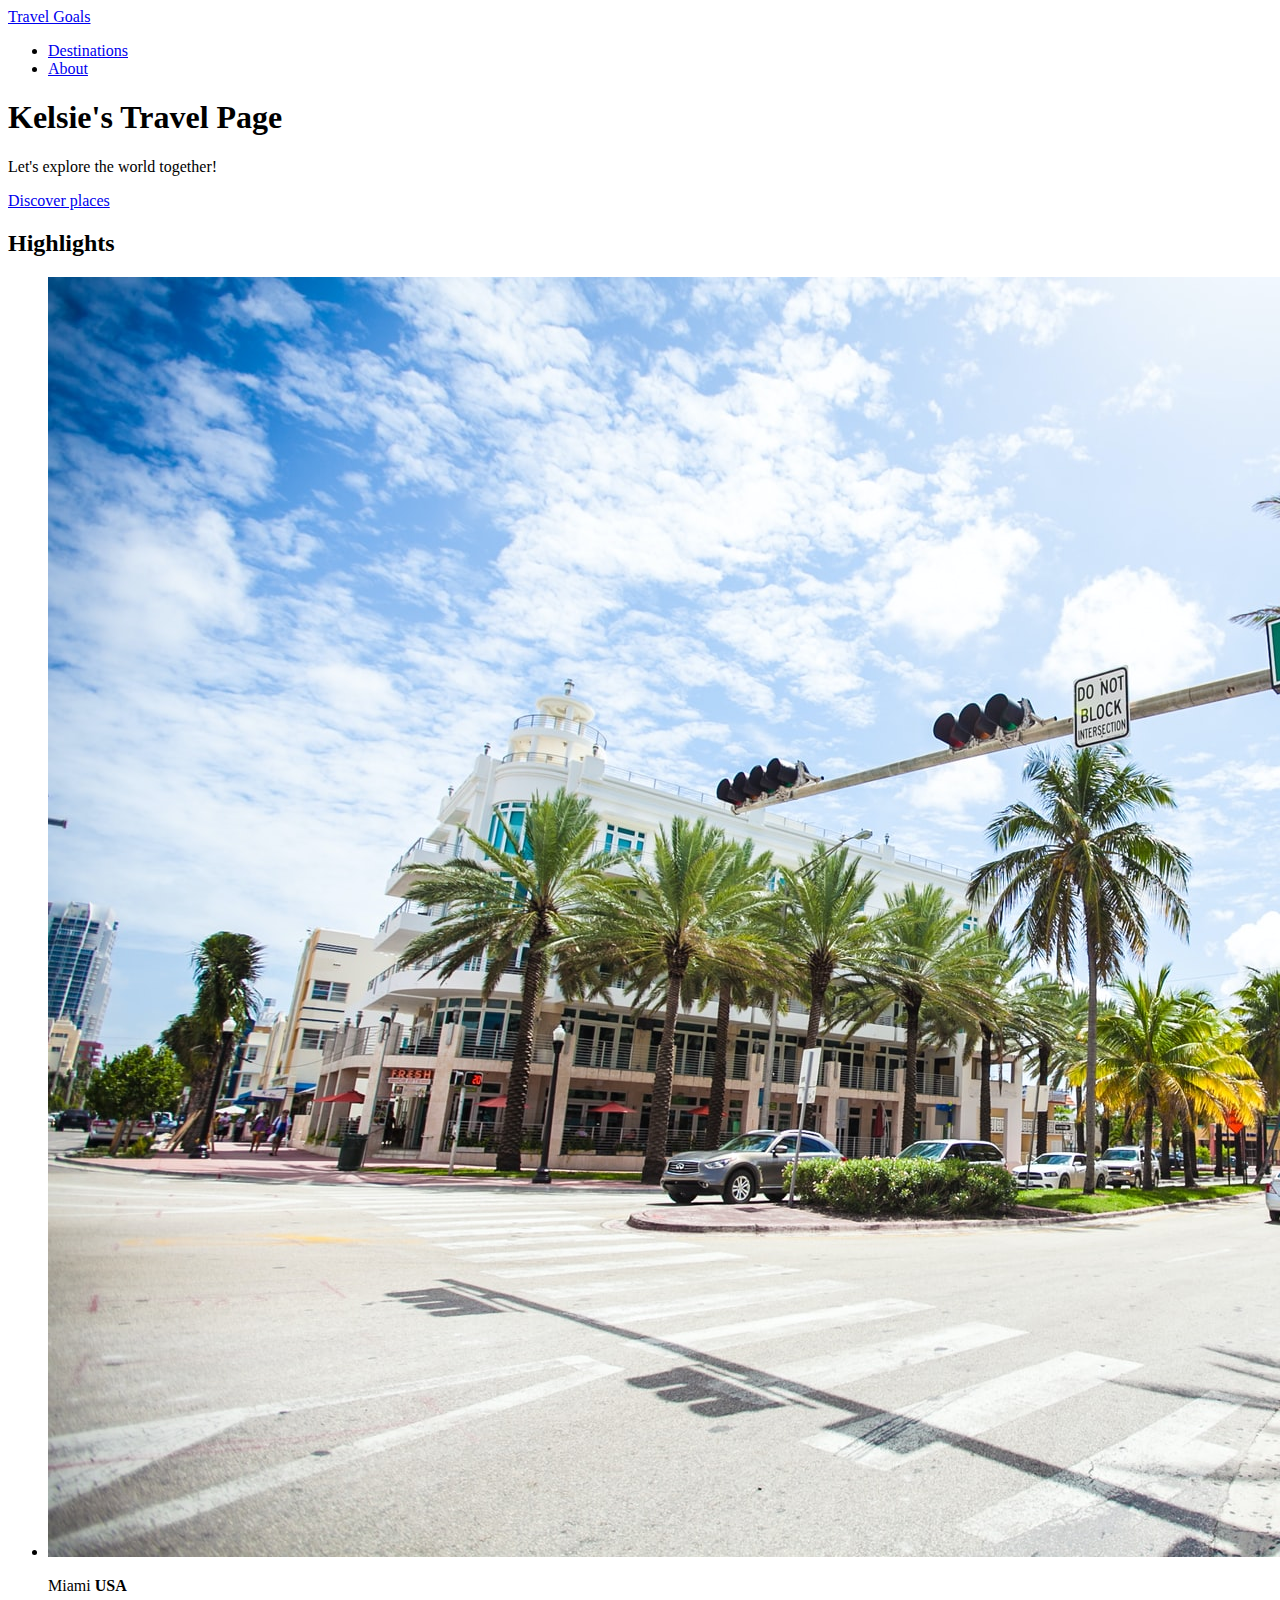
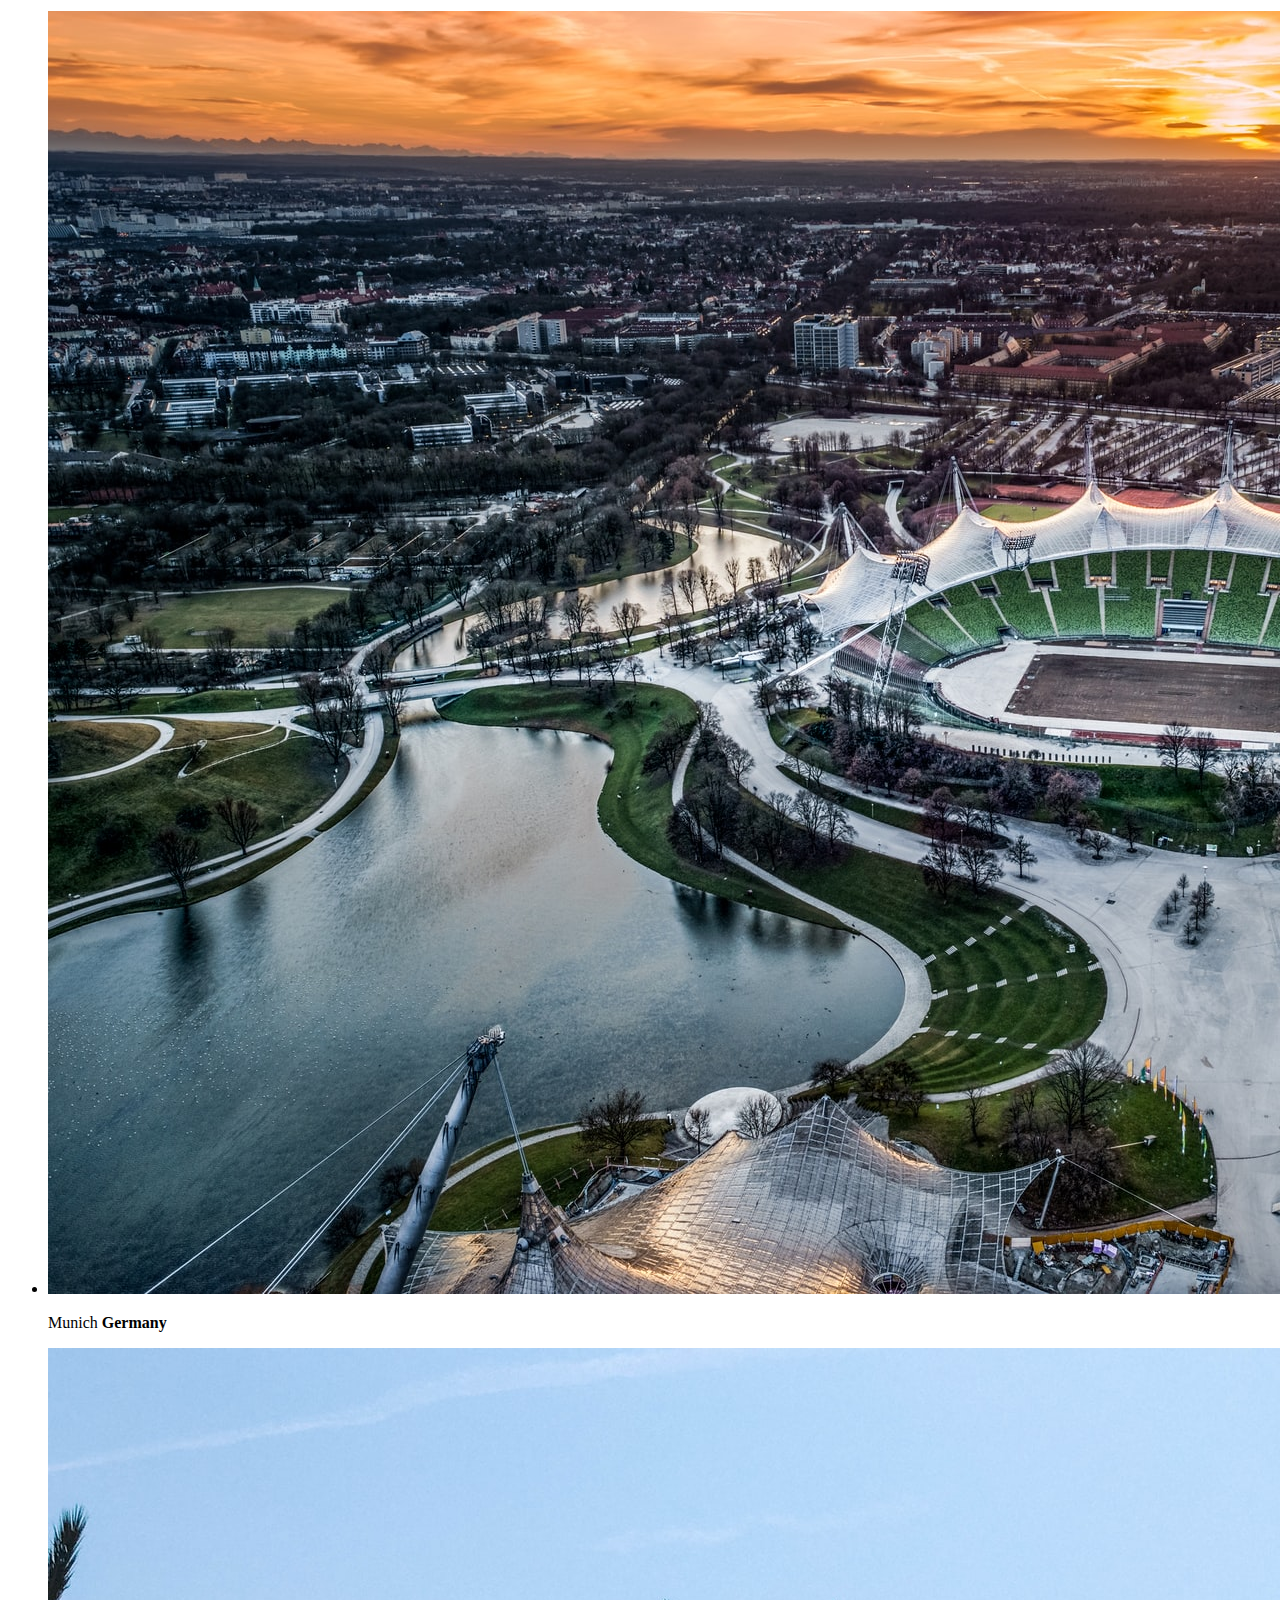
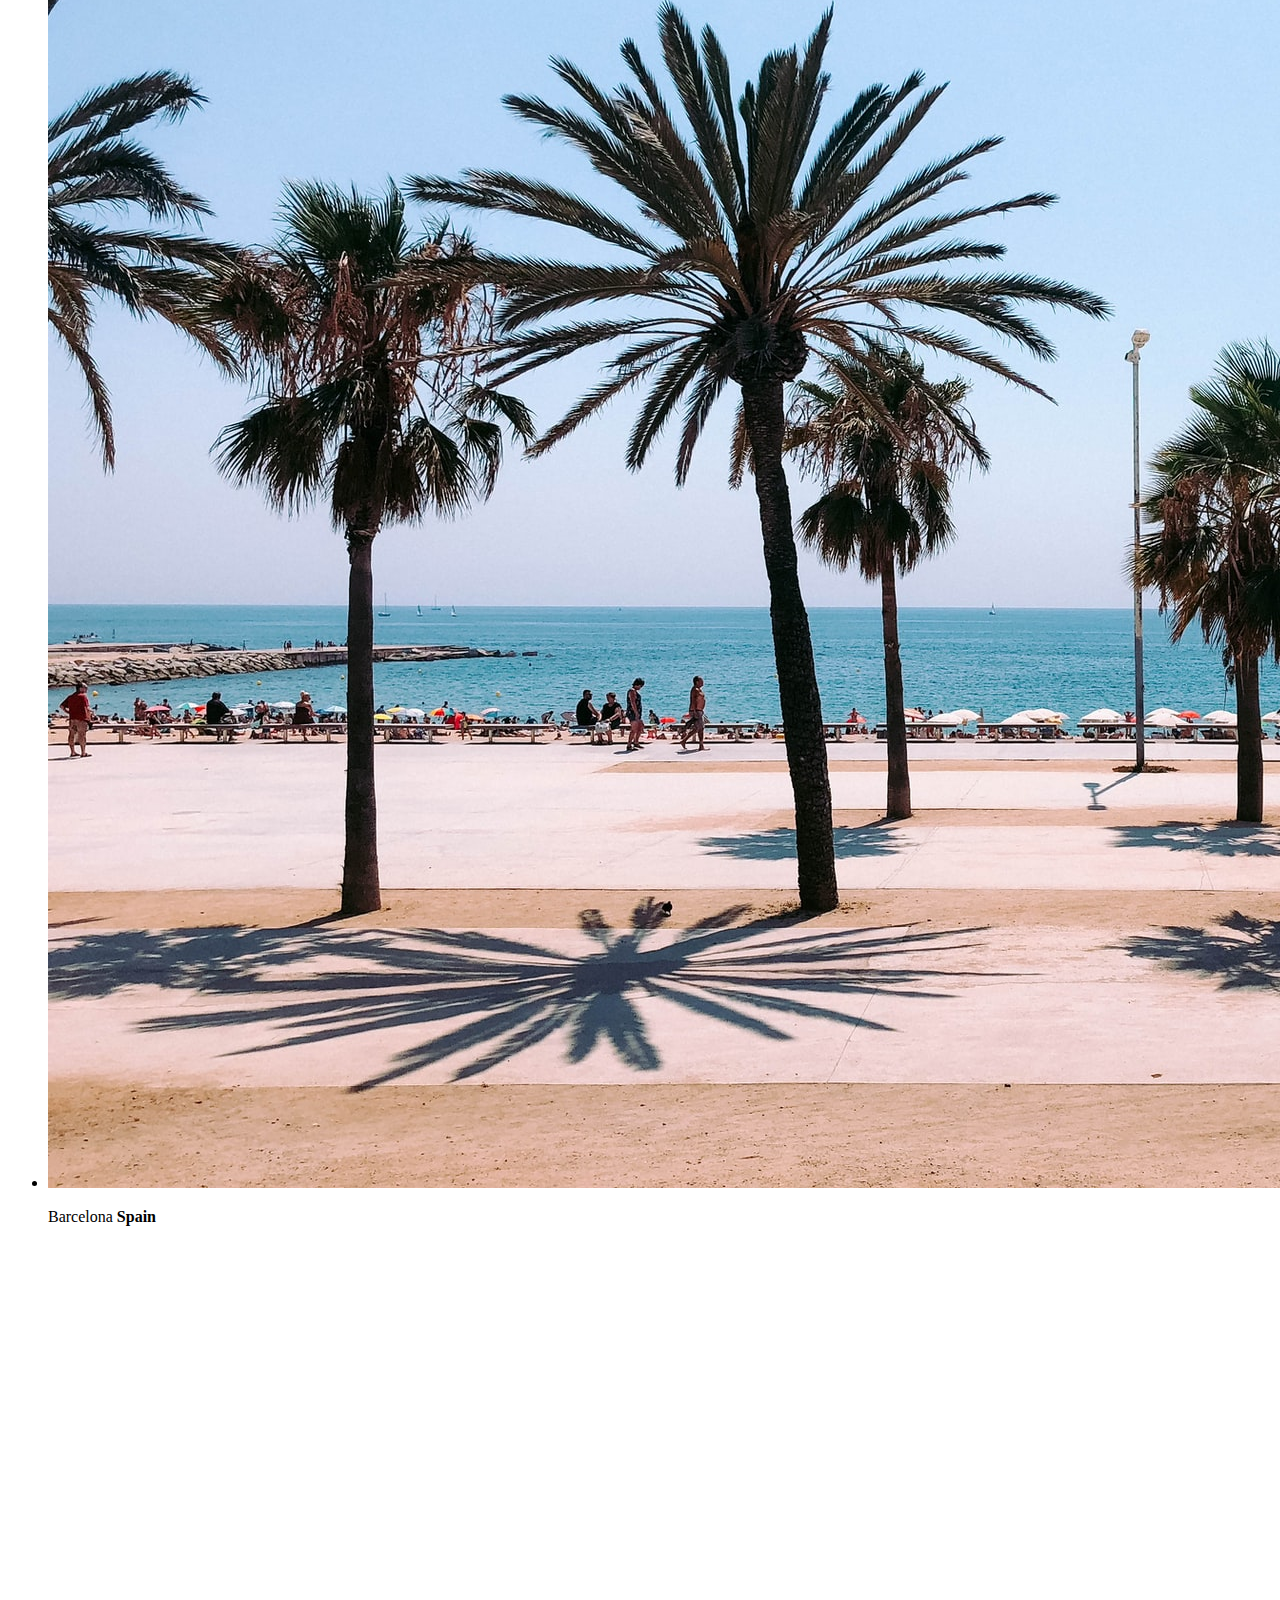
==== index.html @ 2668d5f3 "added files via upload" ====
<!DOCTYPE html>
<html lang="en">
  <head>
    <meta charset="UTF-8" />
    <link rel="preconnect" href="https://fonts.googleapis.com" />
    <link rel="preconnect" href="https://fonts.gstatic.com" crossorigin />
    <link
      href="https://fonts.googleapis.com/css2?family=Raleway:wght@700&family=Oleo+Script:wght@700&family=Quicksand:wght@300;500;700&display=swap"
      rel="stylesheet"
    />
    <link rel="stylesheet" href="shared.css" />
    <link rel="stylesheet" href="style.css" />
    <title>Travel Goals</title>
  </head>
  <body>
    <header>
      <div id="page-logo">
        <a href="index.html">Travel Goals</a>
      </div>
      <nav>
        <ul>
          <li><a href="places.html">Destinations</a></li>
          <li><a href="about.html">About</a></li>
        </ul>
      </nav>
    </header>
    <main>
      <section id="hero">
        <div id="hero-content">
          <h1>Kelsie's Travel Page</h1>
          <p>Let's explore the world together!</p>
          <a href="/places.html">Discover places</a>
        </div>
      </section>
      <section id="highlights">
        <h2>Highlights</h2>
        <ul id="destinations">
          <li class="destination">
            <img
              src="/images/places/miami.jpg"
              alt="Miami streets on sunny day"
            />
            <p>Miami <strong>USA</strong></p>
          </li>
          <li class="destination">
            <img
              src="/images/places/munich.jpg"
              alt="Munich stadium in winter"
            />
            <p>Munich <strong>Germany</strong></p>
          </li>
          <li class="destination">
            <img
              src="/images/places/barcelona.jpg"
              alt="Palm beach in Barcelona"
            />
            <p>Barcelona <strong>Spain</strong></p>
          </li>
        </ul>
      </section>
    </main>
    <footer>
      <ul>
        <li>
          <a href="https://www.instagram.com"
            ><img src="/images/icons/insta.png"
          /></a>
        </li>
        <li>
          <a href="https://www.facebook.com"
            ><img src="/images/icons/facebook.png"
          /></a>
        </li>
      </ul>
    </footer>
  </body>
</html>
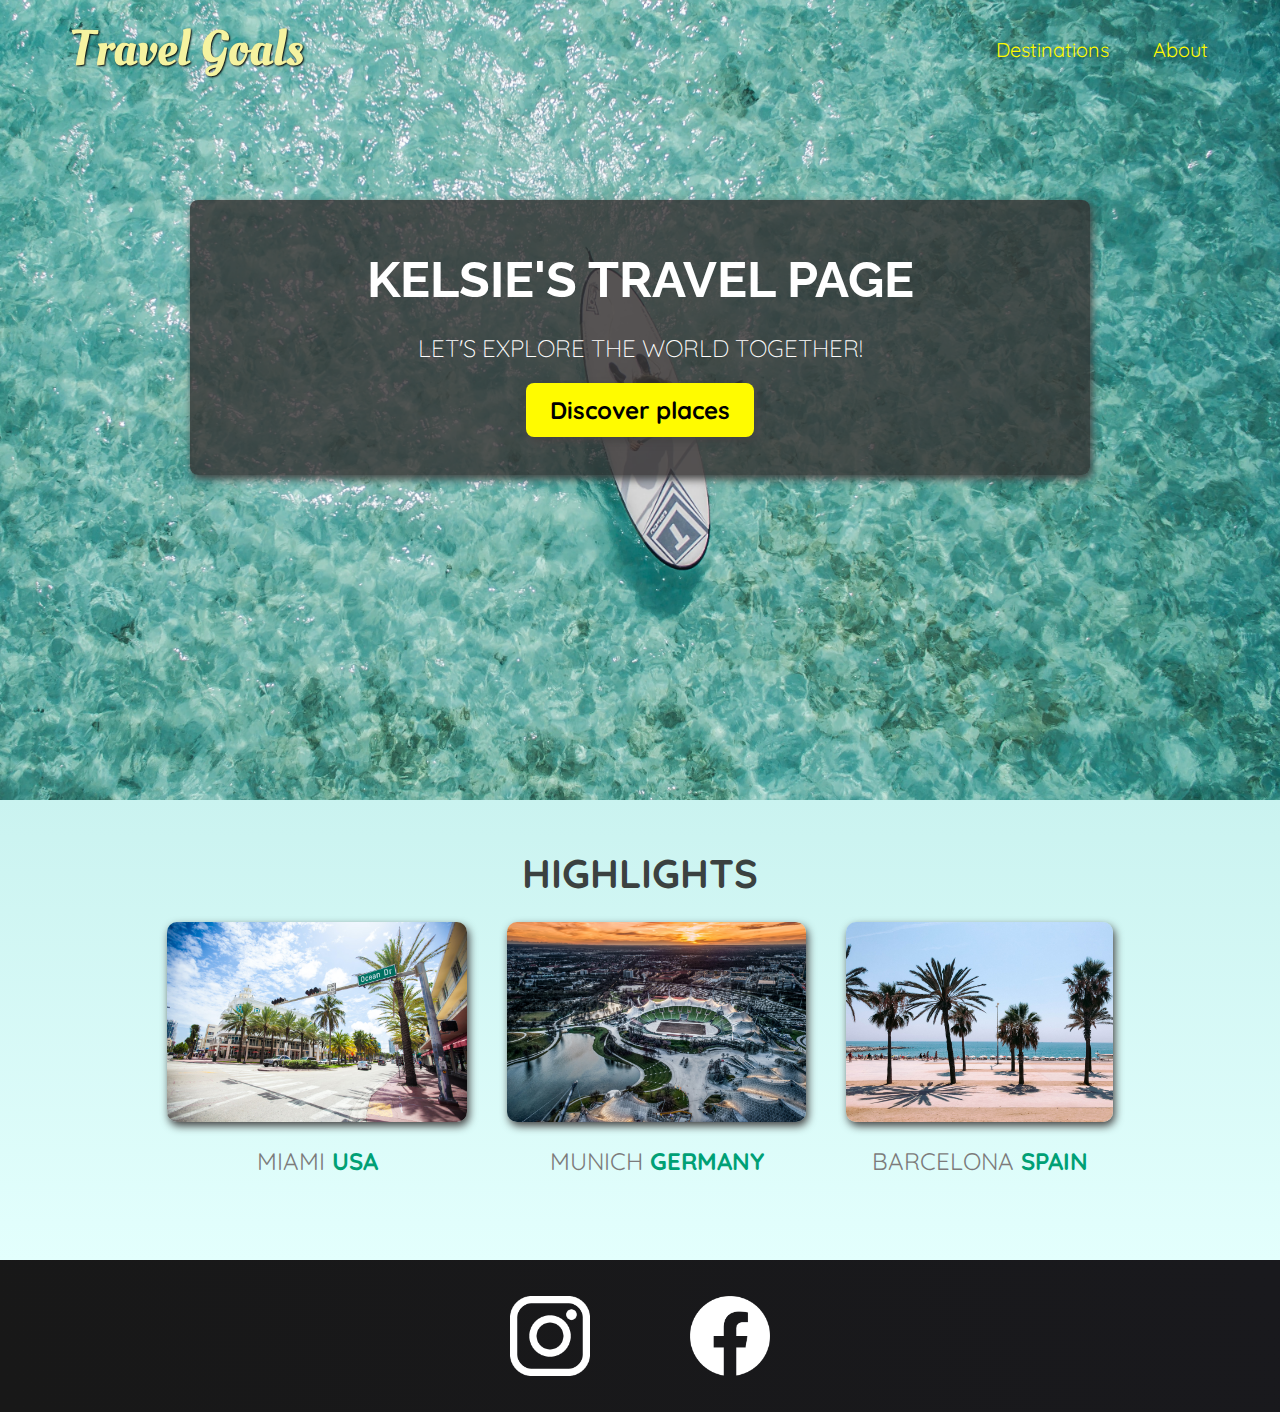
==== commit e96135c7: "Update index.html" ====
--- a/index.html
+++ b/index.html
@@ -37,7 +37,7 @@
         <ul id="destinations">
           <li class="destination">
             <img
-              src="/images/places/miami.jpg"
+              src="images/places/miami.jpg"
               alt="Miami streets on sunny day"
             />
             <p>Miami <strong>USA</strong></p>
--- a/shared.css
+++ b/shared.css
@@ -0,0 +1,74 @@
+body {
+  font-family: "Quicksand", sans-serif;
+  margin: 0;
+}
+
+ul {
+  list-style: none;
+  margin: 0;
+  padding: 0;
+}
+
+header {
+  display: flex;
+  justify-content: space-between;
+  align-items: center;
+  padding: 15px 60px;
+  position: absolute;
+  width: 100%;
+  top: 0;
+  left: 0;
+  box-sizing: border-box;
+}
+
+#page-logo a {
+  padding: 10px;
+  font-family: "Oleo Script", sans-serif;
+  color: rgb(245, 243, 160);
+  font-size: 50px;
+  text-decoration: none;
+  text-shadow: 1px 1px 2px rgb(0, 0, 0);
+}
+
+header ul {
+  display: flex;
+}
+
+header li {
+  margin-left: 20px;
+}
+
+header a {
+  color: rgb(255, 251, 0);
+  text-decoration: none;
+  font-size: 20px;
+  padding: 12px;
+  text-shadow: 1px 1px 2px rgba(0, 0, 0, 0.2);
+  border-radius: 6px;
+}
+
+header nav a:hover {
+  color: rgb(77, 77, 77);
+  background-color: rgb(255, 251, 0);
+}
+
+footer {
+  background: linear-gradient(70deg, rgb(24, 24, 24), rgb(25, 25, 29));
+  padding: 36px;
+}
+
+footer ul {
+  display: flex;
+  justify-content: center;
+}
+
+footer li {
+  width: 80px;
+  height: 80px;
+  margin: 0 50px;
+}
+
+footer img {
+  width: 100%;
+  height: 100%;
+}
--- a/style.css
+++ b/style.css
@@ -0,0 +1,94 @@
+#hero {
+  height: 800px;
+  background-image: url("images/places/ocean.jpg");
+  background-position: center;
+  background-size: cover;
+}
+
+#hero-content {
+  width: 900px;
+  background-color: rgba(51, 47, 47, 0.8);
+  box-shadow: 2px 4px 8px rgb(68, 67, 67);
+  border-radius: 8px;
+  text-align: center;
+  padding: 50px 0;
+  margin: 0 auto;
+  position: relative;
+  top: 200px;
+}
+
+#hero-content h1 {
+  color: white;
+  text-transform: uppercase;
+  font-size: 50px;
+  font-family: "Raleway", sans-serif;
+  margin: 0;
+}
+
+#hero-content p {
+  color: white;
+  text-transform: uppercase;
+  font-size: 24px;
+  font-weight: 300;
+  margin-bottom: 32px;
+}
+
+#hero-content a {
+  text-decoration: none;
+  background-color: rgb(255, 251, 0);
+  padding: 12px 24px;
+  color: black;
+  font-size: 24px;
+  font-weight: bold;
+  border-radius: 8px;
+  box-shadow: 2px 4px 8px rgb(68, 67, 67);
+}
+
+#hero-content a:hover {
+  background-color: rgb(224, 210, 1);
+}
+
+#highlights {
+  padding: 24px;
+  background: linear-gradient(0deg, rgb(227, 255, 253), rgb(202, 243, 240));
+}
+
+#highlights h2 {
+  text-transform: uppercase;
+  text-align: center;
+  font-size: 40px;
+  color: rgb(59, 65, 64);
+  margin: 24px 0;
+}
+
+#destinations {
+  display: flex;
+  width: 90%;
+  margin: auto;
+  margin-bottom: 40px;
+  justify-content: center;
+}
+
+.destination {
+  margin: 0 20px;
+  text-transform: uppercase;
+}
+
+.destination p {
+  text-align: center;
+  font-size: 24px;
+  color: rgb(124, 123, 123);
+  margin: 20px 0;
+}
+
+.destination img {
+  height: 200px;
+  width: 100%;
+  box-shadow: 2px 4px 8px rgb(68, 67, 67);
+  border-radius: 10px;
+  object-fit: cover;
+}
+
+.destination strong {
+  color: rgb(0, 160, 117);
+}
